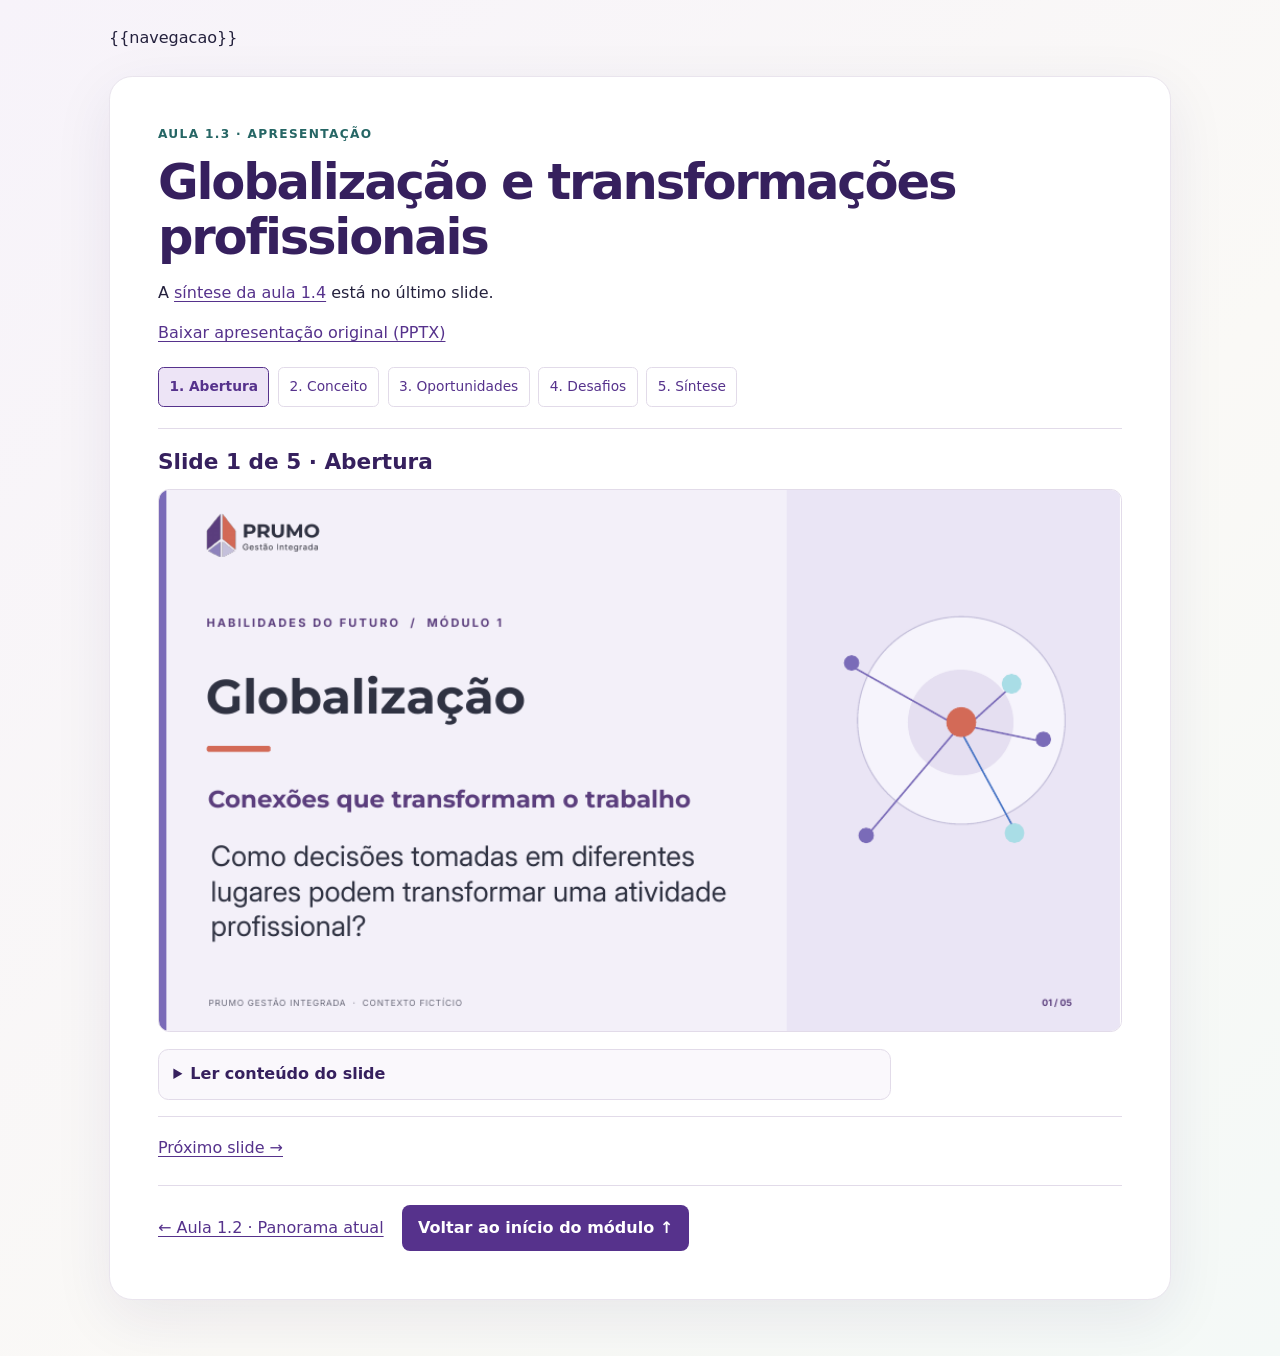
==== site/curso/globalizacao/index.html @ 0171fb7c "Integra o protótipo do Módulo 1 à página de entrega" ====
<!doctype html>
<html lang="pt-BR">
<head>
  <meta charset="utf-8">
  <meta name="viewport" content="width=device-width, initial-scale=1">
  <title>Aula 1.3 · Globalização | Prumo Gestão Integrada</title>
  <link rel="stylesheet" href="../../assets/prumo.css">
  <script src="../../assets/slides.js" defer></script>
</head>
<body>
  <a class="skip-link" href="#main-content">Ir para o conteúdo</a>
  <div class="shell">
    {{navegacao}}
    <main id="main-content" class="lesson-panel" tabindex="-1">
      <p class="eyebrow">Aula 1.3 · Apresentação</p>
      <h1>Globalização e transformações profissionais</h1>
      <p>A <a href="#sintese">síntese da aula 1.4</a> está no último slide.</p>
      <p><a href="../../midia/05.3-globalizacao-habilidades-do-futuro.pptx" download>Baixar apresentação original (PPTX)</a></p>
      <section id="apresentacao" aria-label="Slides de Globalização">
        <nav aria-label="Ir para um slide" class="slide-index">
          <a href="#slide-1">1. Abertura</a>
          <a href="#slide-2">2. Conceito</a>
          <a href="#slide-3">3. Oportunidades</a>
          <a href="#slide-4">4. Desafios</a>
          <a href="#sintese">5. Síntese</a>
        </nav>
        <article id="slide-1" class="slide-card" aria-labelledby="titulo-slide-1">
          <h2 id="titulo-slide-1" tabindex="-1">Slide 1 de 5 · Abertura</h2>
          <img src="../../midia/globalizacao/1.webp" width="921" height="518" alt="Capa da apresentação Globalização. O texto está disponível abaixo.">
          <details class="reader">
            <summary>Ler conteúdo do slide</summary>
            <div>
              <h3>Globalização</h3>
              <p>Conexões que transformam o trabalho</p>
              <p>Como decisões tomadas em diferentes lugares podem transformar uma atividade profissional?</p>
            </div>
          </details>
          <div class="slide-actions"><a href="#slide-2">Próximo slide →</a></div>
        </article>
        <article id="slide-2" class="slide-card" aria-labelledby="titulo-slide-2">
          <h2 id="titulo-slide-2" tabindex="-1">Slide 2 de 5 · Conceito</h2>
          <img src="../../midia/globalizacao/2.webp" width="921" height="518" loading="lazy" alt="Diagrama de uma cadeia produtiva. O texto está disponível abaixo.">
          <details class="reader">
            <summary>Ler conteúdo do slide</summary>
            <div>
              <h3>O que chamamos de globalização?</h3>
              <p>Economias e atividades produtivas tornam-se mais interligadas por meio de trocas internacionais de bens e serviços.</p>
              <ol>
                <li>Fornecedores (insumos)</li>
                <li>Produção (fabricação)</li>
                <li>Serviços (logística e apoio)</li>
                <li>Clientes (mercados)</li>
              </ol>
              <p>Uma entrega pode depender de fornecedores, serviços e decisões de diferentes países.</p>
              <p>Base no <a href="https://www.europarl.europa.eu/topics/pt/article/20190712STO56968/impacto-da-globalizacao-no-emprego-e-na-ue">Parlamento Europeu — Impacto da globalização no emprego e na UE</a>.</p>
            </div>
          </details>
          <div class="slide-actions"><a href="#slide-1">← Slide anterior</a><a href="#slide-3">Próximo slide →</a></div>
        </article>
        <article id="slide-3" class="slide-card" aria-labelledby="titulo-slide-3">
          <h2 id="titulo-slide-3" tabindex="-1">Slide 3 de 5 · Oportunidades</h2>
          <img src="../../midia/globalizacao/3.webp" width="921" height="518" loading="lazy" alt="Diagrama de conexões de uma empresa exportadora. O texto está disponível abaixo.">
          <details class="reader">
            <summary>Ler conteúdo do slide</summary>
            <div>
              <h3>Conexões econômicas também criam trabalho</h3>
              <p>Exportações movimentam empregos dentro e fora das empresas que vendem para outros mercados.</p>
              <p><strong>38 milhões</strong> de postos de trabalho apoiados pelas exportações da UE para fora do bloco em 2019.</p>
              <p>Dado europeu; não representa o Brasil.</p>
              <p>O diagrama conecta uma empresa exportadora a fornecedores, logística, serviços e empregos indiretos.</p>
              <p>Fonte: <a href="https://www.europarl.europa.eu/topics/pt/article/20190712STO56968/impacto-da-globalizacao-no-emprego-e-na-ue">Parlamento Europeu — dados sobre emprego apoiado por exportações da UE (2019)</a>.</p>
            </div>
          </details>
          <div class="slide-actions"><a href="#slide-2">← Slide anterior</a><a href="#slide-4">Próximo slide →</a></div>
        </article>
        <article id="slide-4" class="slide-card" aria-labelledby="titulo-slide-4">
          <h2 id="titulo-slide-4" tabindex="-1">Slide 4 de 5 · Desafios</h2>
          <img src="../../midia/globalizacao/4.webp" width="921" height="518" loading="lazy" alt="Possíveis impactos e formas de apoio. O texto está disponível abaixo.">
          <details class="reader">
            <summary>Ler conteúdo do slide</summary>
            <div>
              <h3>Os efeitos não são iguais para todos</h3>
              <p>A integração econômica também intensifica a concorrência e pode deslocar atividades produtivas.</p>
              <p><strong>Possíveis impactos</strong></p>
              <ul><li>Concorrência entre empresas</li><li>Mudanças no local de produção</li><li>Risco de encerramentos e demissões</li></ul>
              <p><strong>Formas de apoio</strong></p>
              <ul><li>Requalificação profissional</li><li>Orientação e recolocação</li><li>Apoio à transição de carreira</li></ul>
              <p>O <a href="https://employment-social-affairs.ec.europa.eu/policies-and-activities/funding/european-globalisation-adjustment-fund-displaced-workers-egf_pt">Fundo Europeu de Ajustamento à Globalização</a> apoia trabalhadores afetados por reestruturações ou grandes mudanças econômicas.</p>
              <p>Base no <a href="https://www.europarl.europa.eu/topics/pt/article/20190712STO56968/impacto-da-globalizacao-no-emprego-e-na-ue">Parlamento Europeu — concorrência, deslocamento produtivo e medidas de apoio a trabalhadores</a>.</p>
            </div>
          </details>
          <div class="slide-actions"><a href="#slide-3">← Slide anterior</a><a href="#sintese">Aula 1.4 · Síntese →</a></div>
        </article>
        <article id="sintese" class="slide-card" aria-labelledby="titulo-sintese">
          <h2 id="titulo-sintese" tabindex="-1">Slide 5 de 5 · Aula 1.4 · Competências para o futuro</h2>
          <img src="../../midia/globalizacao/5.webp" width="921" height="518" loading="lazy" alt="Síntese e encerramento. O texto está disponível abaixo.">
          <details class="reader">
            <summary>Ler conteúdo do slide</summary>
            <div>
              <h3>Como trabalhar em um contexto conectado?</h3>
              <p>Quatro competências que exploraremos ao longo do curso.</p>
              <ul>
                <li><strong>Comunicação</strong> — Esclarecer pedidos e alinhar expectativas</li>
                <li><strong>IA com critério</strong> — Decidir quando usar e revisar resultados</li>
                <li><strong>Gestão da informação</strong> — Conferir fontes e registrar decisões</li>
                <li><strong>Aprendizagem contínua</strong> — Adaptar práticas a novas exigências</li>
              </ul>
              <p><strong>Para pensar</strong><br>Um cliente muda os requisitos de uma entrega que envolve pessoas ou serviços de diferentes países. O que você precisa esclarecer antes de começar?</p>
              <p>Síntese didática alinhada à ementa do curso; não é uma classificação do Parlamento Europeu.</p>
            </div>
          </details>
          <div class="slide-actions"><a href="#slide-4">← Slide anterior</a></div>
        </article>
      </section>
      <div class="lesson-actions">
        <a href="../panorama/">← Aula 1.2 · Panorama atual</a>
        <a class="button" href="../">Voltar ao início do módulo ↑</a>
      </div>
    </main>
  </div>
</body>
</html>
---- site/assets/prumo.css ----
*, *::before, *::after { box-sizing: border-box; }
:root {
  color-scheme: light;
  --ink: #24213d;
  --muted: #615d72;
  --purple: #56328c;
  --purple-deep: #36205e;
  --line: #e2dbe9;
  --focus: #087386;
}
body {
  margin: 0;
  min-height: 100vh;
  background: linear-gradient(135deg, #f7f3fa, #faf9f6 60%, #f4f9f7);
  color: var(--ink);
  font: 100%/1.55 system-ui, sans-serif;
}
a { color: var(--purple); text-underline-offset: .17em; }
:focus-visible { outline: 3px solid var(--focus); outline-offset: 4px; }
.skip-link { position: absolute; left: 1rem; top: .75rem; padding: .6rem 1rem; background: white; z-index: 2; }
.skip-link:not(:focus), .visually-hidden { position: absolute; width: 1px; height: 1px; overflow: hidden; clip-path: inset(50%); }

.shell { max-width: 1110px; margin: 0 auto; padding: 26px clamp(1rem, 3vw, 1.5rem) 3.5rem; }
.module-header { display: flex; flex-wrap: wrap; justify-content: space-between; align-items: center; gap: .75rem 1.2rem; padding-bottom: 1rem; border-bottom: 1px solid var(--line); }
.module-brand { display: flex; flex-wrap: wrap; align-items: center; gap: .65rem 1rem; }
.module-brand img { display: block; width: 106px; height: auto; }
.module-brand strong { display: block; font-size: .86rem; color: var(--purple-deep); }
.module-brand span { display: block; color: var(--muted); font-size: .78rem; }
.delivery-link { font-size: .86rem; font-weight: 650; padding-block: .38rem; }
.lesson-nav { margin-top: 1rem; }
.lesson-nav ul { display: flex; flex-wrap: wrap; gap: .5rem; list-style: none; margin: 0; padding: 0; }
.lesson-nav a {
  display: block;
  padding: .52rem .78rem;
  background: #fff;
  border: 1px solid var(--line);
  border-radius: .45rem;
  font-size: .86rem;
  color: var(--purple-deep);
  text-decoration: none;
}
.lesson-nav a:hover { text-decoration: underline; }
.lesson-nav a[aria-current="page"] { color: white; background: var(--purple-deep); border-color: var(--purple-deep); font-weight: 720; }
.lesson-nav a span { padding-right: .27rem; font-weight: 750; }

.lesson-panel {
  border: 1px solid #e9e4ed;
  border-radius: clamp(.9rem, 2.8vw, 1.45rem);
  background: #fff;
  box-shadow: 0 18px 60px rgb(44 28 83 / .08);
  margin-top: 1.55rem;
  padding: clamp(1.15rem, 4.5vw, 3rem);
}
.lesson-panel .eyebrow { color: #266665; font-size: .76rem; font-weight: 750; letter-spacing: .11em; text-transform: uppercase; margin: 0 0 .75rem; }
.lesson-panel h1 { color: var(--purple-deep); font-size: clamp(1.8rem, 4.8vw, 3.1rem); letter-spacing: -.044em; line-height: 1.1; margin: 0 0 1rem; }
.lesson-panel > p { max-width: 65ch; }
.resource-figure { margin: 1.45rem auto 1rem; }
.resource-figure video { display: block; width: 100%; aspect-ratio: 16 / 9; background: #f0eaf4; border: 1px solid var(--line); border-radius: .7rem; }
.resource-figure figcaption { margin-top: .55rem; color: var(--muted); font-size: .9rem; }
.media-error { border-left: 4px solid #bd6654; background: #fff3ef; padding: .75rem 1rem; }
.reader { max-width: 72ch; margin-top: 1.05rem; border: 1px solid var(--line); border-radius: .65rem; background: #faf8fc; }
.reader summary { cursor: pointer; padding: .75rem .9rem; color: var(--purple-deep); font-weight: 730; }
.reader > div { padding: .2rem .9rem 1rem; }
.reader > div > :last-child { margin-bottom: 0; }
.lesson-actions, .slide-actions { display: flex; flex-wrap: wrap; align-items: center; gap: .75rem 1.15rem; padding-top: 1.2rem; border-top: 1px solid var(--line); margin-top: 1.5rem; }
.lesson-panel .button, .lesson-v2 .mainpanel a.btn {
  display: inline-block;
  padding: .65rem 1rem;
  border-radius: .5rem;
  background: var(--purple);
  color: white;
  text-decoration: none;
  font-weight: 700;
}
.lesson-panel .button:hover, .lesson-v2 .mainpanel a.btn:hover { background: var(--purple-deep); }

.slide-index { display: flex; flex-wrap: wrap; gap: .55rem; margin: 1.3rem 0; }
.slide-index a { display: inline-flex; align-items: center; min-height: 2.5rem; padding: .42rem .65rem; border: 1px solid var(--line); border-radius: .35rem; text-decoration: none; font-size: .86rem; }
.slide-index a[aria-current="true"] { background: #ede4f6; border-color: var(--purple); font-weight: 750; }
.slide-index a:hover { text-decoration: underline; }
.slide-card { margin-top: 1.15rem; padding-top: 1rem; border-top: 1px solid var(--line); }
.slide-card h2 { margin: 0 0 .7rem; font-size: clamp(1.05rem, 3vw, 1.35rem); color: var(--purple-deep); }
.slide-card img { width: 100%; height: auto; display: block; border: 1px solid var(--line); border-radius: .7rem; }
.slide-card .reader h3 { margin: .7rem 0; font-size: 1rem; }
.slide-actions { margin-top: 1rem; }

.lesson-v2 .mainpanel .version-note { color: var(--muted); font-size: .9rem; }
.lesson-v2 .mainpanel h1 { scroll-margin-top: 1rem; }
.lesson-v2 .mainpanel :focus-visible { outline-color: var(--focus); }
.lesson-v2 .mainpanel .eyebrow, .lesson-v2 .sidetag { color: #266665; }
.lesson-v2 .mainpanel a.btn { text-align: center; }
@media (max-width: 30rem) {
  .lesson-nav a { font-size: .79rem; }
}
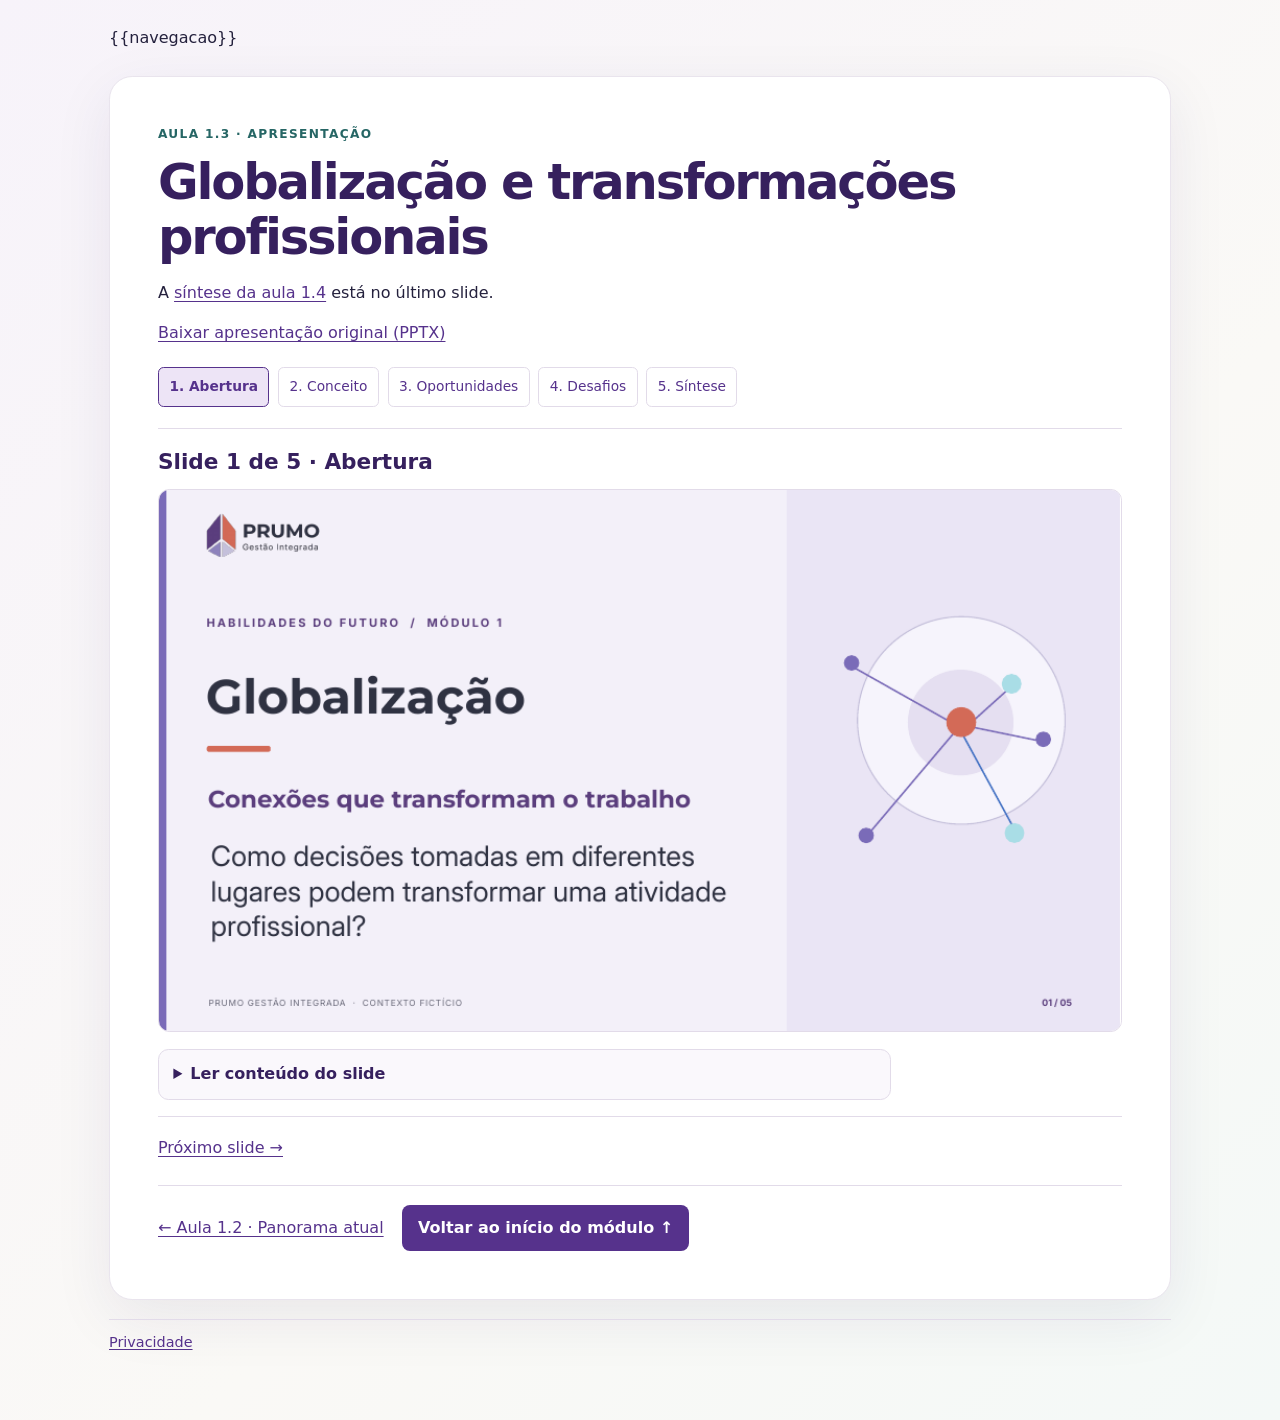
==== commit 598ca0f7: "Adiciona aviso de privacidade e registra auditoria da entrega" ====
--- a/site/curso/globalizacao/index.html
+++ b/site/curso/globalizacao/index.html
@@ -117,6 +117,7 @@
         <a class="button" href="../">Voltar ao início do módulo ↑</a>
       </div>
     </main>
+    <footer class="module-footer"><a href="../../privacidade/">Privacidade</a></footer>
   </div>
 </body>
 </html>
--- a/site/assets/prumo.css
+++ b/site/assets/prumo.css
@@ -21,6 +21,8 @@
 .skip-link:not(:focus), .visually-hidden { position: absolute; width: 1px; height: 1px; overflow: hidden; clip-path: inset(50%); }
 
 .shell { max-width: 1110px; margin: 0 auto; padding: 26px clamp(1rem, 3vw, 1.5rem) 3.5rem; }
+.module-footer { margin-top: 1.2rem; border-top: 1px solid var(--line); font-size: .9rem; }
+.module-footer a { display: inline-flex; align-items: center; min-height: 44px; }
 .module-header { display: flex; flex-wrap: wrap; justify-content: space-between; align-items: center; gap: .75rem 1.2rem; padding-bottom: 1rem; border-bottom: 1px solid var(--line); }
 .module-brand { display: flex; flex-wrap: wrap; align-items: center; gap: .65rem 1rem; }
 .module-brand img { display: block; width: 106px; height: auto; }
@@ -84,7 +86,6 @@
 .slide-card .reader h3 { margin: .7rem 0; font-size: 1rem; }
 .slide-actions { margin-top: 1rem; }
 
-.lesson-v2 .mainpanel .version-note { color: var(--muted); font-size: .9rem; }
 .lesson-v2 .mainpanel h1 { scroll-margin-top: 1rem; }
 .lesson-v2 .mainpanel :focus-visible { outline-color: var(--focus); }
 .lesson-v2 .mainpanel .eyebrow, .lesson-v2 .sidetag { color: #266665; }
